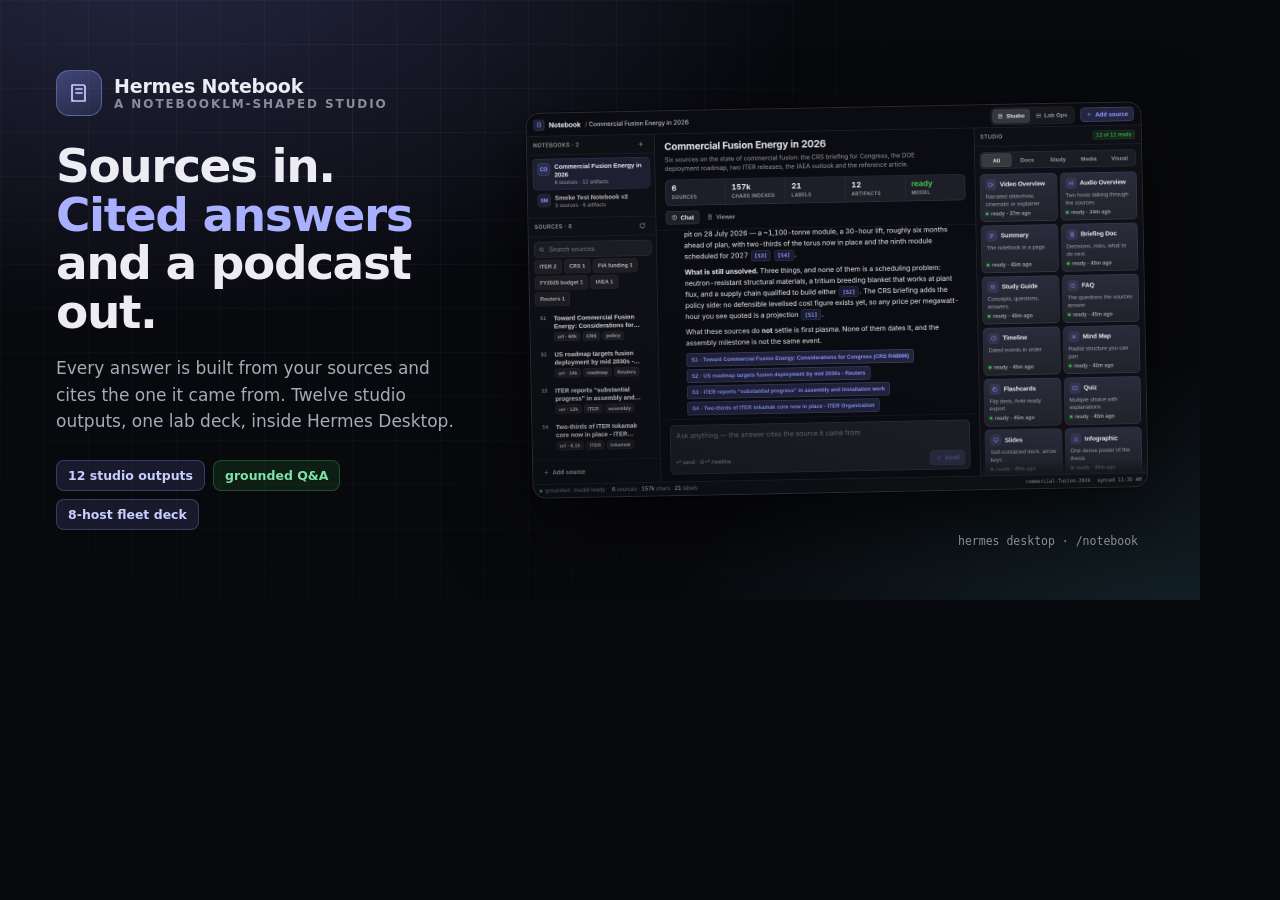
==== tests/tmp/banner.html @ 81c5ec63 "desktop studio + lab ops deck: NotebookLM parity surface in Hermes Desktop - desktop half (src/*.js " ====
<!doctype html><html><head><meta charset="utf-8">
<style>
  @font-face{font-family:x;src:local(Inter)}
  html,body{margin:0;background:#08090d;font-family:Inter,ui-sans-serif,system-ui,"Segoe UI",sans-serif;
    -webkit-font-smoothing:antialiased;color:#ececf2}
  .wrap{width:1200px;height:600px;position:relative;overflow:hidden;
    background:radial-gradient(1100px 620px at 12% -10%, rgba(139,147,255,.22), transparent 62%),
               radial-gradient(900px 500px at 100% 110%, rgba(86,182,194,.16), transparent 60%), #08090d}
  .grid{position:absolute;inset:0;background-image:linear-gradient(rgba(255,255,255,.045) 1px,transparent 1px),
    linear-gradient(90deg,rgba(255,255,255,.045) 1px,transparent 1px);background-size:44px 44px;
    mask-image:radial-gradient(circle at 30% 20%, black, transparent 78%)}
  .inner{position:relative;display:flex;gap:44px;padding:54px 56px;height:100%;box-sizing:border-box}
  .left{width:430px;display:flex;flex-direction:column;justify-content:center}
  .mark{display:flex;align-items:center;gap:12px;margin-bottom:26px}
  .tile{width:44px;height:44px;border-radius:13px;display:grid;place-items:center;
    background:linear-gradient(150deg,rgba(139,147,255,.35),rgba(139,147,255,.12));
    border:1px solid rgba(139,147,255,.45);color:#c9cdff}
  .name{font-size:19px;font-weight:640;letter-spacing:-.01em}
  .kicker{font-size:12px;letter-spacing:.16em;text-transform:uppercase;color:#8b8b99;font-weight:700}
  h1{margin:0 0 18px;font-size:47px;line-height:1.04;letter-spacing:-.03em;font-weight:700}
  h1 em{font-style:normal;color:#a9b0ff}
  p{margin:0 0 26px;font-size:17px;line-height:1.55;color:#a9a9b8;max-width:38ch}
  .chips{display:flex;gap:8px;flex-wrap:wrap}
  .chip{font-size:12.5px;font-weight:600;padding:7px 11px;border-radius:8px;color:#c9cdff;
    background:rgba(139,147,255,.12);border:1px solid rgba(139,147,255,.28)}
  .chip.g{color:#7ee2a8;background:rgba(63,185,80,.12);border-color:rgba(63,185,80,.3)}
  .right{flex:1;position:relative;display:grid;place-items:center}
  .frame{position:relative;width:100%;border-radius:14px;overflow:hidden;border:1px solid rgba(255,255,255,.13);
    box-shadow:0 30px 80px rgba(0,0,0,.6), 0 0 0 1px rgba(0,0,0,.4);
    background:#0b0c11;transform:rotate(-1.1deg)}
  .frame img{display:block;width:100%}
  .frame::after{content:"";position:absolute;inset:0;
    background:linear-gradient(200deg,transparent 55%,rgba(8,9,13,.45))}
  .badge{position:absolute;bottom:-2px;right:6px;font-size:11.5px;color:#8b8b99;
    font-family:ui-monospace,monospace}
</style></head>
<body><div class="wrap"><div class="grid"></div>
  <div class="inner">
    <div class="left">
      <div class="mark">
        <span class="tile"><svg width="24" height="24" viewBox="0 0 24 24" fill="none" stroke="currentColor"
          stroke-width="1.7" stroke-linecap="round" stroke-linejoin="round">
          <path d="M5 4h11a2 2 0 0 1 2 2v14H7a2 2 0 0 1-2-2V4Zm0 0v16M9 8h6M9 12h6"/></svg></span>
        <div><div class="name">Hermes Notebook</div>
        <div class="kicker">a notebooklm-shaped studio</div></div>
      </div>
      <h1>Sources in.<br><em>Cited answers</em><br>and a podcast out.</h1>
      <p>Every answer is built from your sources and cites the one it came from.
         Twelve studio outputs, one lab deck, inside Hermes Desktop.</p>
      <div class="chips">
        <span class="chip">12 studio outputs</span>
        <span class="chip g">grounded Q&amp;A</span>
        <span class="chip">8-host fleet deck</span>
      </div>
    </div>
    <div class="right">
      <div class="frame"><img src="./shot-01-studio.png" alt="Hermes Notebook studio"></div>
      <div class="badge">hermes desktop · /notebook</div>
    </div>
  </div>
</div></body></html>
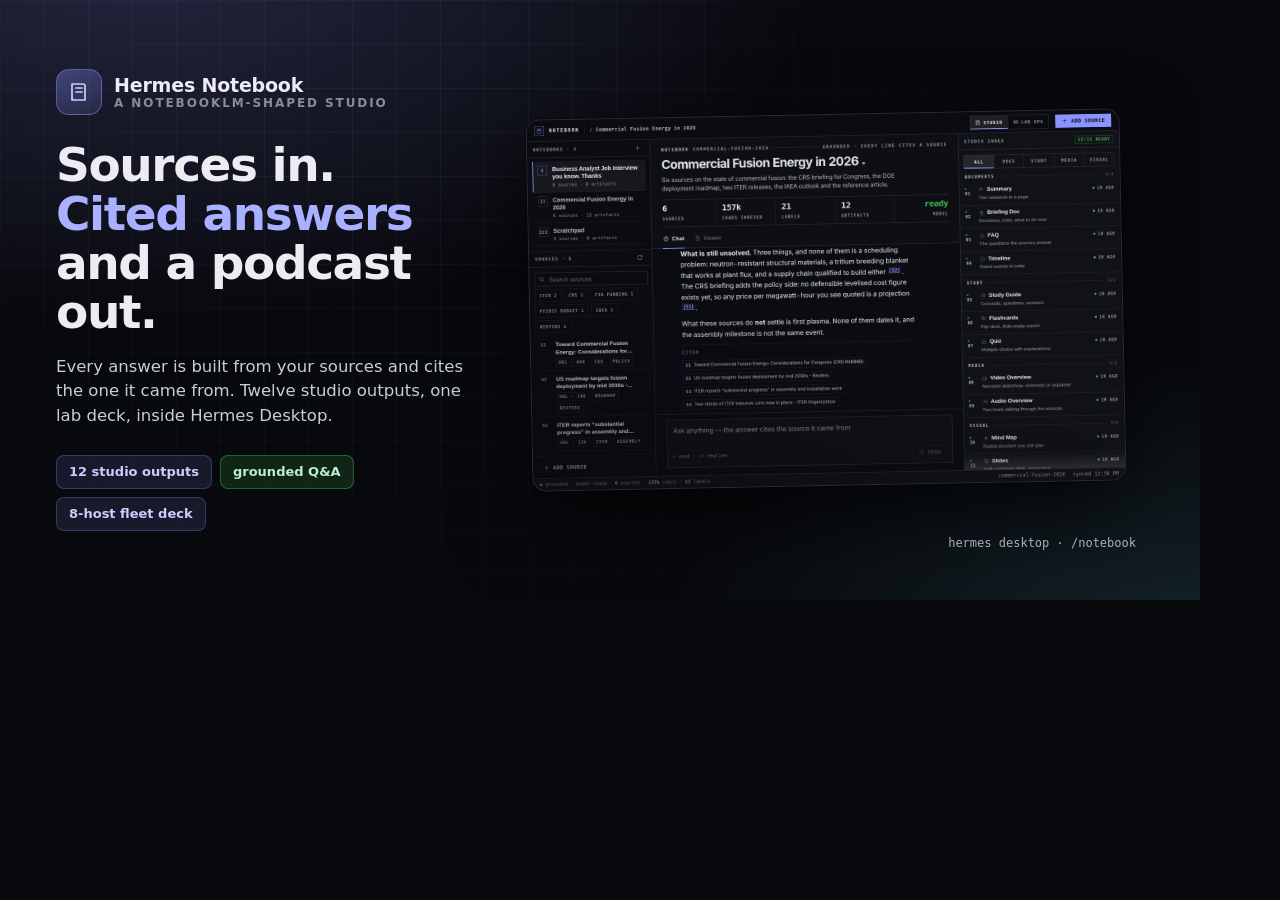
==== commit 2cf477ba: "design: restyle the studio as an editorial-technical instrument (OpenDesign tom-modern + atelier-zer" ====
--- a/tests/tmp/banner.html
+++ b/tests/tmp/banner.html
@@ -19,19 +19,19 @@
   .kicker{font-size:12px;letter-spacing:.16em;text-transform:uppercase;color:#8b8b99;font-weight:700}
   h1{margin:0 0 18px;font-size:47px;line-height:1.04;letter-spacing:-.03em;font-weight:700}
   h1 em{font-style:normal;color:#a9b0ff}
-  p{margin:0 0 26px;font-size:17px;line-height:1.55;color:#a9a9b8;max-width:38ch}
+  p{margin:0 0 26px;font-size:16.5px;line-height:1.5;color:#c7cedb;max-width:39ch}
   .chips{display:flex;gap:8px;flex-wrap:wrap}
-  .chip{font-size:12.5px;font-weight:600;padding:7px 11px;border-radius:8px;color:#c9cdff;
+  .chip{font-size:13px;font-weight:600;height:32px;display:inline-flex;align-items:center;padding:0 12px;border-radius:8px;color:#c9cdff;
     background:rgba(139,147,255,.12);border:1px solid rgba(139,147,255,.28)}
-  .chip.g{color:#7ee2a8;background:rgba(63,185,80,.12);border-color:rgba(63,185,80,.3)}
-  .right{flex:1;position:relative;display:grid;place-items:center}
+  .chip.g{color:#b7f0c9;background:rgba(63,185,80,.16);border-color:rgba(63,185,80,.42)}
+  .right{flex:1;position:relative;display:grid;place-items:center;padding-right:22px}
   .frame{position:relative;width:100%;border-radius:14px;overflow:hidden;border:1px solid rgba(255,255,255,.13);
     box-shadow:0 30px 80px rgba(0,0,0,.6), 0 0 0 1px rgba(0,0,0,.4);
     background:#0b0c11;transform:rotate(-1.1deg)}
   .frame img{display:block;width:100%}
   .frame::after{content:"";position:absolute;inset:0;
     background:linear-gradient(200deg,transparent 55%,rgba(8,9,13,.45))}
-  .badge{position:absolute;bottom:-2px;right:6px;font-size:11.5px;color:#8b8b99;
+  .badge{position:absolute;bottom:-4px;right:8px;font-size:12px;color:#a5b0c2;
     font-family:ui-monospace,monospace}
 </style></head>
 <body><div class="wrap"><div class="grid"></div>
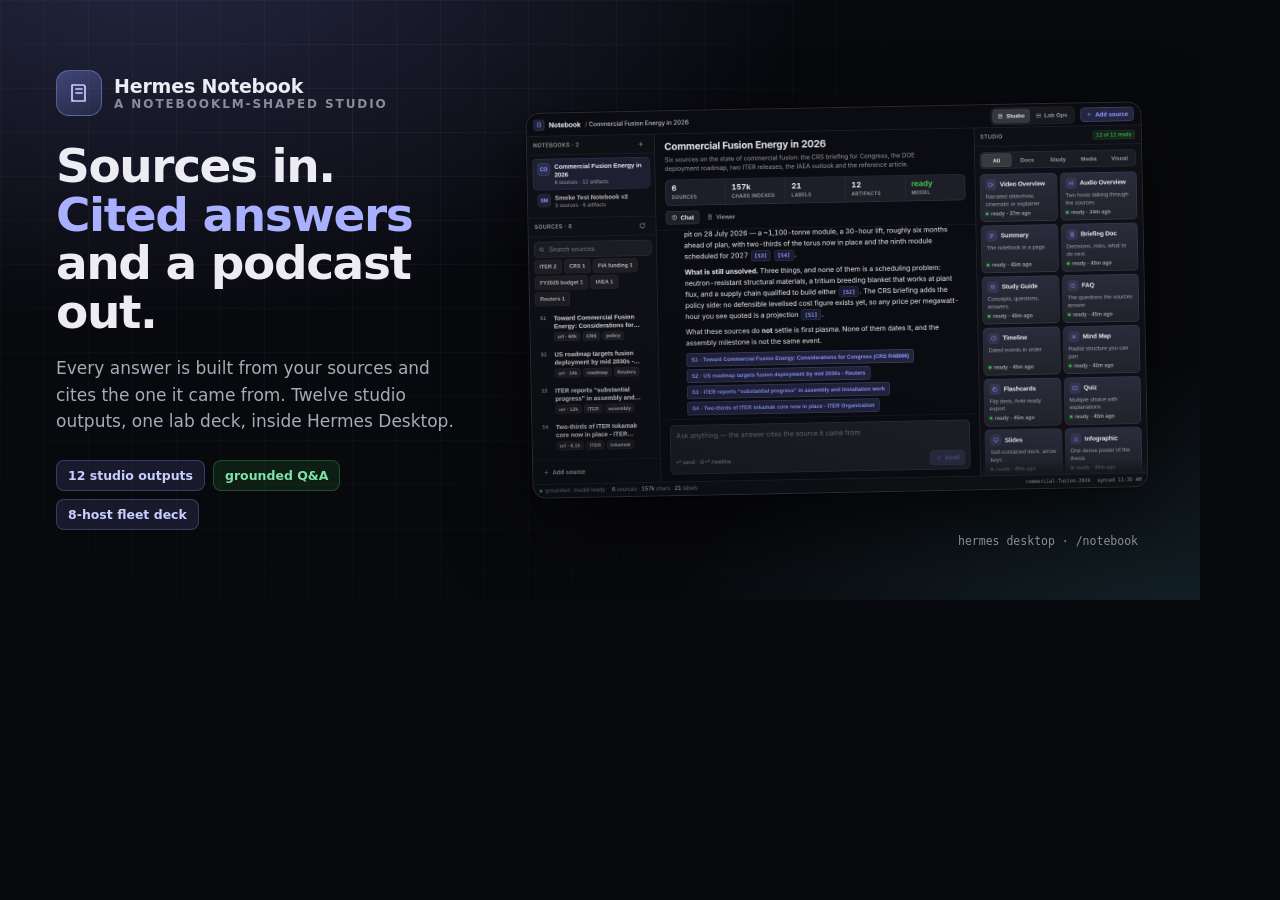
==== commit b86451bc: "NotebookLM parity: M3 overhaul, data tables, A/V formats, producer notes, chat configure NotebookLM " ====
--- a/tests/tmp/banner.html
+++ b/tests/tmp/banner.html
@@ -19,19 +19,19 @@
   .kicker{font-size:12px;letter-spacing:.16em;text-transform:uppercase;color:#8b8b99;font-weight:700}
   h1{margin:0 0 18px;font-size:47px;line-height:1.04;letter-spacing:-.03em;font-weight:700}
   h1 em{font-style:normal;color:#a9b0ff}
-  p{margin:0 0 26px;font-size:16.5px;line-height:1.5;color:#c7cedb;max-width:39ch}
+  p{margin:0 0 26px;font-size:17px;line-height:1.55;color:#a9a9b8;max-width:38ch}
   .chips{display:flex;gap:8px;flex-wrap:wrap}
-  .chip{font-size:13px;font-weight:600;height:32px;display:inline-flex;align-items:center;padding:0 12px;border-radius:8px;color:#c9cdff;
+  .chip{font-size:12.5px;font-weight:600;padding:7px 11px;border-radius:8px;color:#c9cdff;
     background:rgba(139,147,255,.12);border:1px solid rgba(139,147,255,.28)}
-  .chip.g{color:#b7f0c9;background:rgba(63,185,80,.16);border-color:rgba(63,185,80,.42)}
-  .right{flex:1;position:relative;display:grid;place-items:center;padding-right:22px}
+  .chip.g{color:#7ee2a8;background:rgba(63,185,80,.12);border-color:rgba(63,185,80,.3)}
+  .right{flex:1;position:relative;display:grid;place-items:center}
   .frame{position:relative;width:100%;border-radius:14px;overflow:hidden;border:1px solid rgba(255,255,255,.13);
     box-shadow:0 30px 80px rgba(0,0,0,.6), 0 0 0 1px rgba(0,0,0,.4);
     background:#0b0c11;transform:rotate(-1.1deg)}
   .frame img{display:block;width:100%}
   .frame::after{content:"";position:absolute;inset:0;
     background:linear-gradient(200deg,transparent 55%,rgba(8,9,13,.45))}
-  .badge{position:absolute;bottom:-4px;right:8px;font-size:12px;color:#a5b0c2;
+  .badge{position:absolute;bottom:-2px;right:6px;font-size:11.5px;color:#8b8b99;
     font-family:ui-monospace,monospace}
 </style></head>
 <body><div class="wrap"><div class="grid"></div>
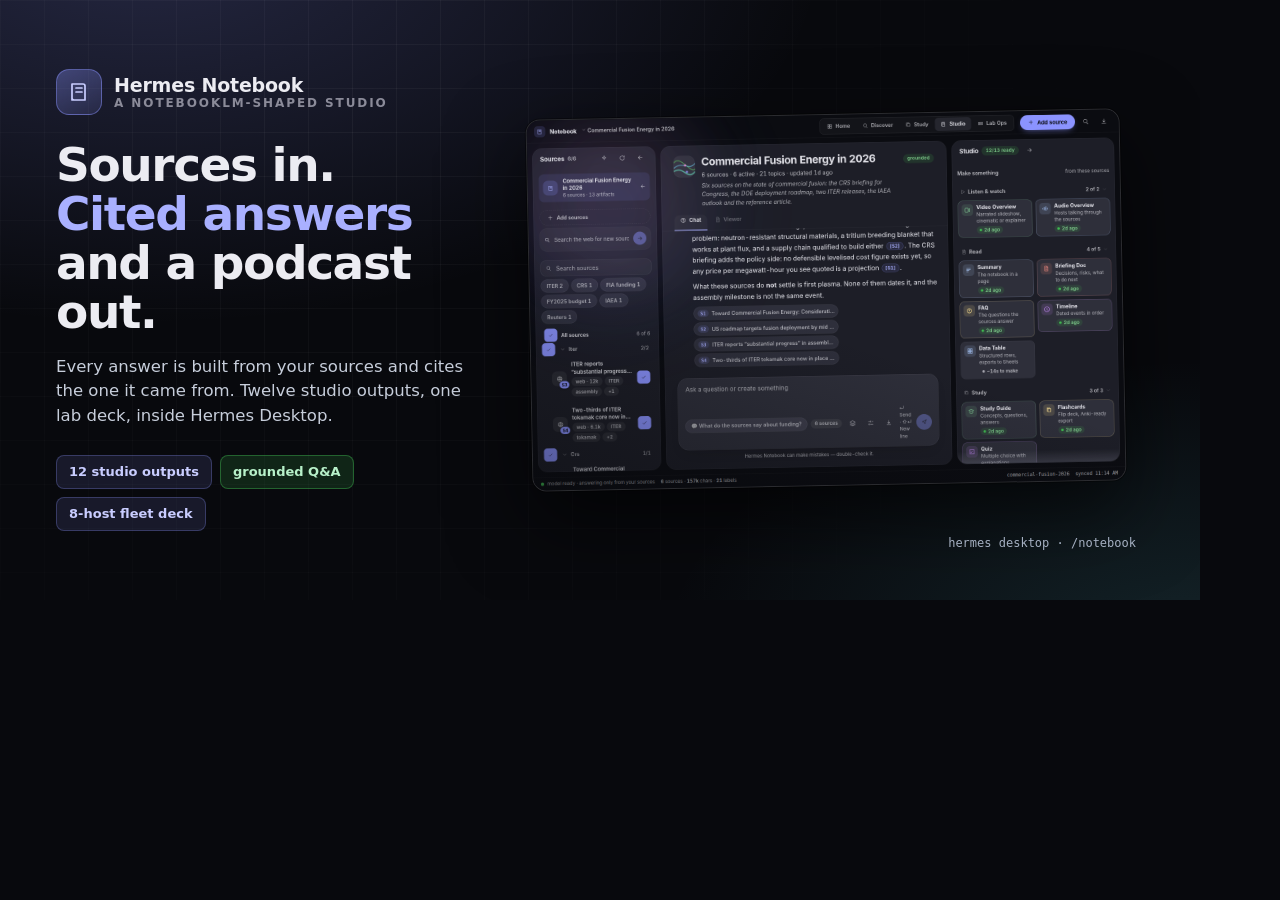
==== commit 2b3f0f4e: "ui: the workbench and the shelf — Home and Studio redesigned Studio is now organised by what it make" ====
--- a/tests/tmp/banner.html
+++ b/tests/tmp/banner.html
@@ -19,19 +19,19 @@
   .kicker{font-size:12px;letter-spacing:.16em;text-transform:uppercase;color:#8b8b99;font-weight:700}
   h1{margin:0 0 18px;font-size:47px;line-height:1.04;letter-spacing:-.03em;font-weight:700}
   h1 em{font-style:normal;color:#a9b0ff}
-  p{margin:0 0 26px;font-size:17px;line-height:1.55;color:#a9a9b8;max-width:38ch}
+  p{margin:0 0 26px;font-size:16.5px;line-height:1.5;color:#c7cedb;max-width:39ch}
   .chips{display:flex;gap:8px;flex-wrap:wrap}
-  .chip{font-size:12.5px;font-weight:600;padding:7px 11px;border-radius:8px;color:#c9cdff;
+  .chip{font-size:13px;font-weight:600;height:32px;display:inline-flex;align-items:center;padding:0 12px;border-radius:8px;color:#c9cdff;
     background:rgba(139,147,255,.12);border:1px solid rgba(139,147,255,.28)}
-  .chip.g{color:#7ee2a8;background:rgba(63,185,80,.12);border-color:rgba(63,185,80,.3)}
-  .right{flex:1;position:relative;display:grid;place-items:center}
+  .chip.g{color:#b7f0c9;background:rgba(63,185,80,.16);border-color:rgba(63,185,80,.42)}
+  .right{flex:1;position:relative;display:grid;place-items:center;padding-right:22px}
   .frame{position:relative;width:100%;border-radius:14px;overflow:hidden;border:1px solid rgba(255,255,255,.13);
     box-shadow:0 30px 80px rgba(0,0,0,.6), 0 0 0 1px rgba(0,0,0,.4);
     background:#0b0c11;transform:rotate(-1.1deg)}
   .frame img{display:block;width:100%}
   .frame::after{content:"";position:absolute;inset:0;
     background:linear-gradient(200deg,transparent 55%,rgba(8,9,13,.45))}
-  .badge{position:absolute;bottom:-2px;right:6px;font-size:11.5px;color:#8b8b99;
+  .badge{position:absolute;bottom:-4px;right:8px;font-size:12px;color:#a5b0c2;
     font-family:ui-monospace,monospace}
 </style></head>
 <body><div class="wrap"><div class="grid"></div>
